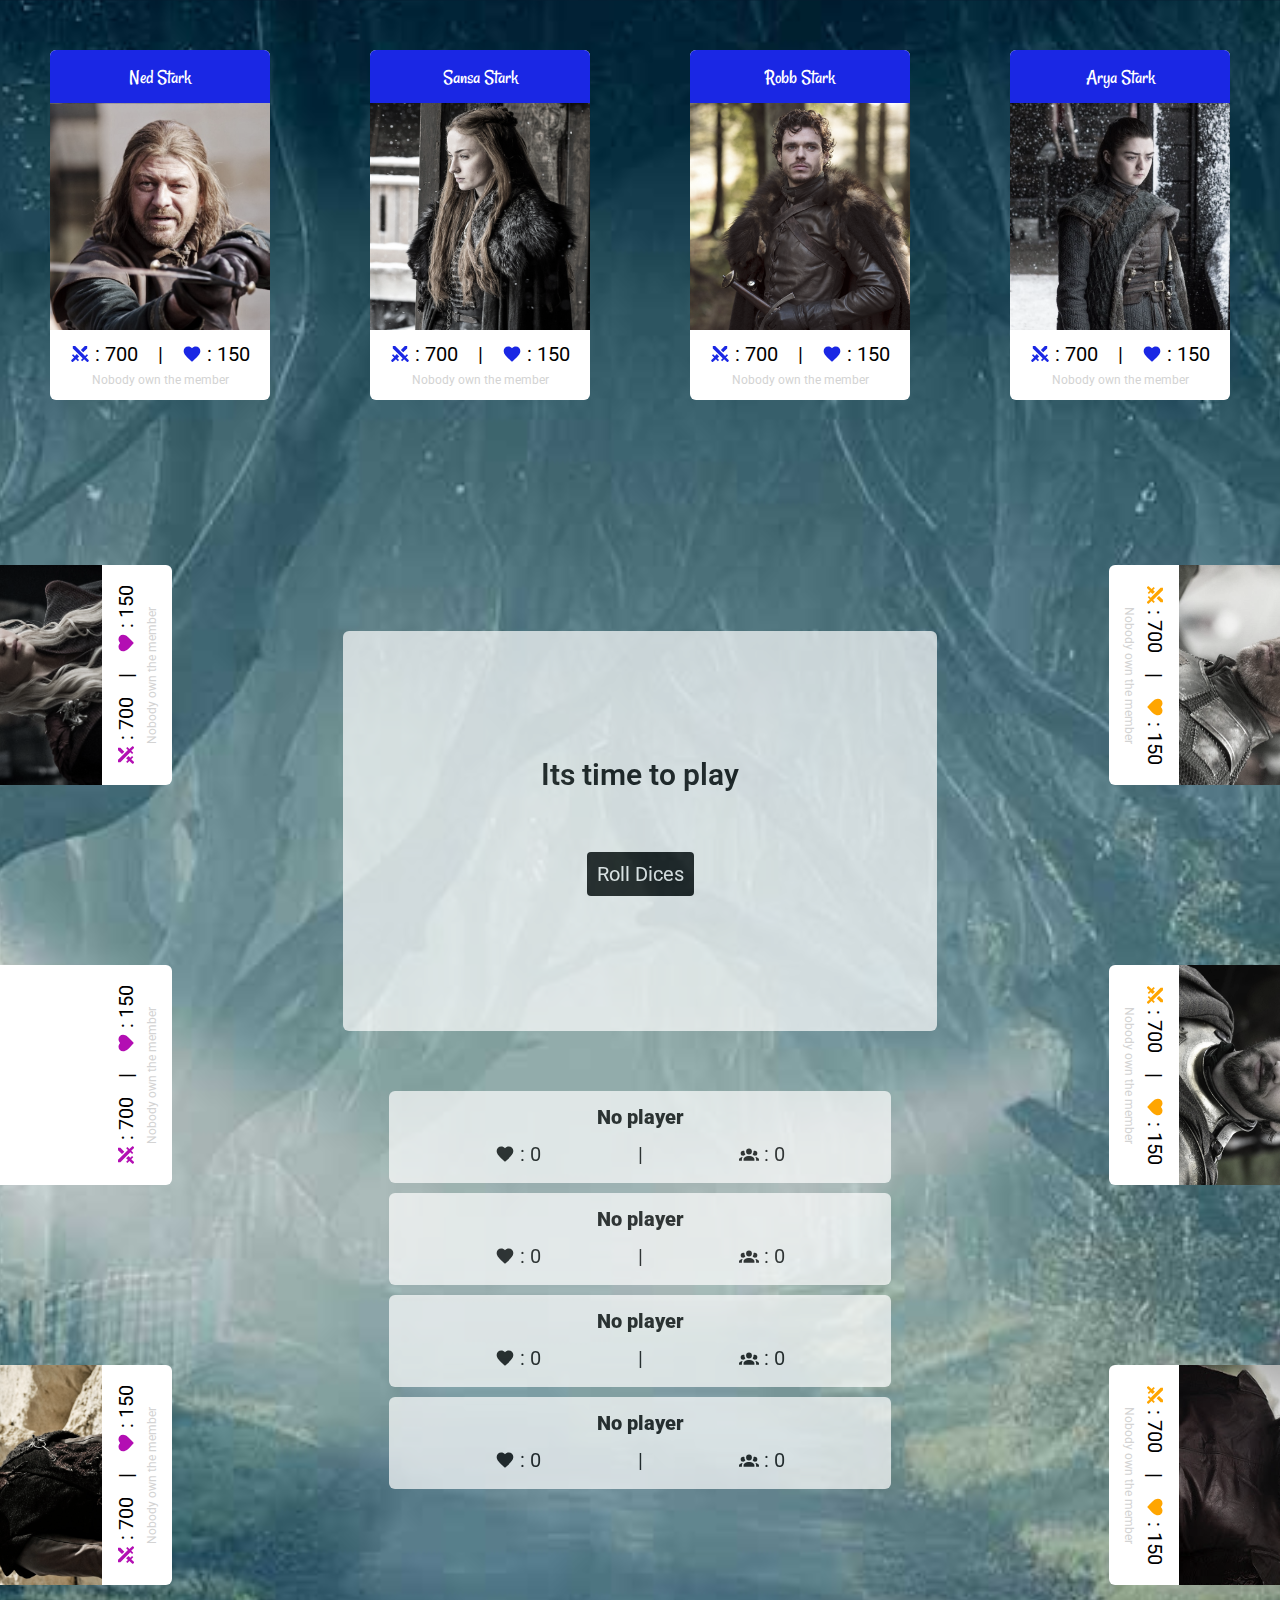
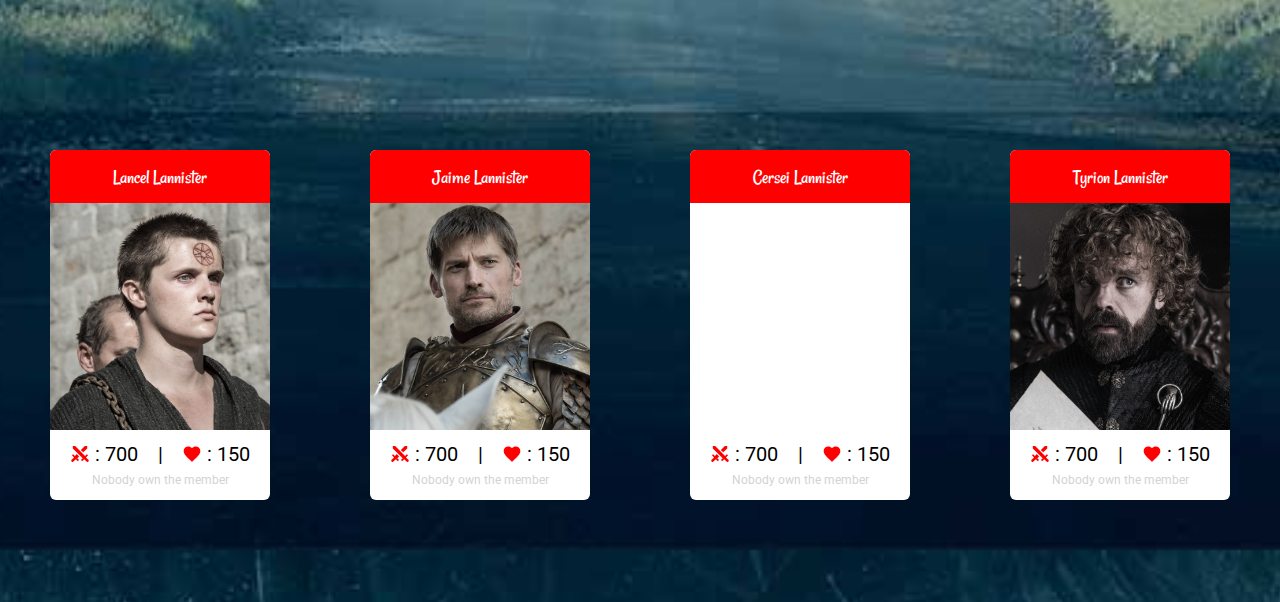
==== board/board.html @ da1516ab "linked to github" ====
<!DOCTYPE html>
<html lang="en">
<head>
    <meta charset="UTF-8">
    <meta name="viewport" content="width=device-width, initial-scale=1.0">
    <title>Games of Thrones Legacy</title>
    <link rel="stylesheet" href="./board.css">
    <script type="module" src="./main.js"></script>

    <!-- FONTS -->
    <link href="https://fonts.googleapis.com/css?family=Roboto&display=swap" rel="stylesheet">
    <link href="https://fonts.googleapis.com/css?family=Rancho&display=swap" rel="stylesheet">

</head>

<body class="main-image">
    <section >

             <!-- SECTION HAUT -->

        <section class="up-section inline">

              <!-- KINGS LANDING EVENT -->

            <div id="card-0" class="event-member">
                
                <div id="kings-landing" class="cost eventCard">
                    <svg class="iconSize" xmlns="http://www.w3.org/2000/svg" xmlns:xlink="http://www.w3.org/1999/xlink" version="1.1" width="24" height="24" viewBox="0 0 24 24">
                        <path class ="iconWhite" d="M12,21.35L10.55,20.03C5.4,15.36 2,12.27 2,8.5C2,5.41 4.42,3 7.5,3C9.24,3 10.91,3.81 12,5.08C13.09,3.81 14.76,3 16.5,3C19.58,3 22,5.41 22,8.5C22,12.27 18.6,15.36 13.45,20.03L12,21.35Z"/>
                    </svg>
                    <p class="numGainEvent">: + <span class="value-card-life">150</span></p>
                </div>

                <div class='player-container'>
                    <div>
                        <div class="player0-color hide"></div>
                    </div>
                
                    <div>
                        <div class="player1-color hide"></div>
                    </div>
                
                    <div>
                        <div class="player2-color hide"></div>
                    </div>
                
                    <div>
                        <div class="player3-color hide"></div>
                    </div>
    

                </div>

                
            </div>


            <div class="allMembers">

                <!-- NED STARK -->

                <div id="card-1" class="card-member">
                    <div class="family-color iconBlue">Ned Stark</div>
                    <div id="nedStark"></div>
                    <div>
                        <div class="attributeCard">
                            <div class="damage">
                                <svg class="iconSize" xmlns="http://www.w3.org/2000/svg" xmlns:xlink="http://www.w3.org/1999/xlink" version="1.1"  viewBox="0 0 24 24">
                                    <path class ="iconBlue" d="M6.2,2.44L18.1,14.34L20.22,12.22L21.63,13.63L19.16,16.1L22.34,19.28C22.73,19.67 22.73,20.3 22.34,20.69L21.63,21.4C21.24,21.79 20.61,21.79 20.22,21.4L17,18.23L14.56,20.7L13.15,19.29L15.27,17.17L3.37,5.27V2.44H6.2M15.89,10L20.63,5.26V2.44H17.8L13.06,7.18L15.89,10M10.94,15L8.11,12.13L5.9,14.34L3.78,12.22L2.37,13.63L4.84,16.1L1.66,19.29C1.27,19.68 1.27,20.31 1.66,20.7L2.37,21.41C2.76,21.8 3.39,21.8 3.78,21.41L7,18.23L9.44,20.7L10.85,19.29L8.73,17.17L10.94,15Z"/>
                                </svg>
                                <p class="numDamage">: <span class="value-card-damage">700</span></p>
                            </div>
                            <p>|</p>
                            <div class="cost">
                                <svg class="iconSize" xmlns="http://www.w3.org/2000/svg" xmlns:xlink="http://www.w3.org/1999/xlink" version="1.1" width="24" height="24" viewBox="0 0 24 24">
                                    <path class ="iconBlue" d="M12,21.35L10.55,20.03C5.4,15.36 2,12.27 2,8.5C2,5.41 4.42,3 7.5,3C9.24,3 10.91,3.81 12,5.08C13.09,3.81 14.76,3 16.5,3C19.58,3 22,5.41 22,8.5C22,12.27 18.6,15.36 13.45,20.03L12,21.35Z"/>
                                </svg>
                                <p class="numCost">: <span class="value-card-life">150</span> </p>
                            </div>
                        </div >
                            <p class="subTitle"> <span class="sub-player-name">Nobody</span> own the member</p>
                    </div>
                    <div class='player-container'>
                        <div>
                            <div class="player0-color hide"></div>
                        </div>
                    
                        <div>
                            <div class="player1-color hide"></div>
                        </div>
                    
                        <div>
                            <div class="player2-color hide"></div>
                        </div>
                    
                        <div>
                            <div class="player3-color hide"></div>
                        </div>
                    </div>
                </div>
            </div>

            <!-- SANSA STARK -->

            <div id="card-2" class="card-member">
                <div class="family-color iconBlue">Sansa Stark</div>
                <div id="sansa"></div>
                <div>
                    <div class="attributeCard">
                        <div class="damage">
                            <svg class="iconSize" xmlns="http://www.w3.org/2000/svg" xmlns:xlink="http://www.w3.org/1999/xlink" version="1.1"  viewBox="0 0 24 24">
                                <path class ="iconBlue" d="M6.2,2.44L18.1,14.34L20.22,12.22L21.63,13.63L19.16,16.1L22.34,19.28C22.73,19.67 22.73,20.3 22.34,20.69L21.63,21.4C21.24,21.79 20.61,21.79 20.22,21.4L17,18.23L14.56,20.7L13.15,19.29L15.27,17.17L3.37,5.27V2.44H6.2M15.89,10L20.63,5.26V2.44H17.8L13.06,7.18L15.89,10M10.94,15L8.11,12.13L5.9,14.34L3.78,12.22L2.37,13.63L4.84,16.1L1.66,19.29C1.27,19.68 1.27,20.31 1.66,20.7L2.37,21.41C2.76,21.8 3.39,21.8 3.78,21.41L7,18.23L9.44,20.7L10.85,19.29L8.73,17.17L10.94,15Z"/>
                            </svg>
                            <p class="numDamage">: <span class="value-card-damage">700</span></p>
                        </div>
                        <p>|</p>
                        <div class="cost">
                            <svg class="iconSize" xmlns="http://www.w3.org/2000/svg" xmlns:xlink="http://www.w3.org/1999/xlink" version="1.1" width="24" height="24" viewBox="0 0 24 24">
                                <path class ="iconBlue" d="M12,21.35L10.55,20.03C5.4,15.36 2,12.27 2,8.5C2,5.41 4.42,3 7.5,3C9.24,3 10.91,3.81 12,5.08C13.09,3.81 14.76,3 16.5,3C19.58,3 22,5.41 22,8.5C22,12.27 18.6,15.36 13.45,20.03L12,21.35Z"/>
                            </svg>
                            <p class="numCost">: <span class="value-card-life">150</span> </p>
                        </div>
                    </div >
                        <p class="subTitle"> <span class="sub-player-name">Nobody</span> own the member</p>
                </div>
                <div class='player-container'>
                    <div>
                        <div class="player0-color hide"></div>
                    </div>
                
                    <div>
                        <div class="player1-color hide"></div>
                    </div>
                
                    <div>
                        <div class="player2-color hide"></div>
                    </div>
                
                    <div>
                        <div class="player3-color hide"></div>
                    </div>
            </div>
        </div>

        <!-- Robb  STARK -->

        <div id="card-3" class="card-member">
            <div class="family-color iconBlue">Robb Stark</div>
            <div id="robb"></div>
            <div>
                <div class="attributeCard">
                    <div class="damage">
                        <svg class="iconSize" xmlns="http://www.w3.org/2000/svg" xmlns:xlink="http://www.w3.org/1999/xlink" version="1.1"  viewBox="0 0 24 24">
                            <path class ="iconBlue" d="M6.2,2.44L18.1,14.34L20.22,12.22L21.63,13.63L19.16,16.1L22.34,19.28C22.73,19.67 22.73,20.3 22.34,20.69L21.63,21.4C21.24,21.79 20.61,21.79 20.22,21.4L17,18.23L14.56,20.7L13.15,19.29L15.27,17.17L3.37,5.27V2.44H6.2M15.89,10L20.63,5.26V2.44H17.8L13.06,7.18L15.89,10M10.94,15L8.11,12.13L5.9,14.34L3.78,12.22L2.37,13.63L4.84,16.1L1.66,19.29C1.27,19.68 1.27,20.31 1.66,20.7L2.37,21.41C2.76,21.8 3.39,21.8 3.78,21.41L7,18.23L9.44,20.7L10.85,19.29L8.73,17.17L10.94,15Z"/>
                        </svg>
                        <p class="numDamage">: <span class="value-card-damage">700</span></p>
                    </div>
                    <p>|</p>
                    <div class="cost">
                        <svg class="iconSize" xmlns="http://www.w3.org/2000/svg" xmlns:xlink="http://www.w3.org/1999/xlink" version="1.1" width="24" height="24" viewBox="0 0 24 24">
                            <path class ="iconBlue" d="M12,21.35L10.55,20.03C5.4,15.36 2,12.27 2,8.5C2,5.41 4.42,3 7.5,3C9.24,3 10.91,3.81 12,5.08C13.09,3.81 14.76,3 16.5,3C19.58,3 22,5.41 22,8.5C22,12.27 18.6,15.36 13.45,20.03L12,21.35Z"/>
                        </svg>
                        <p class="numCost">: <span class="value-card-life">150</span> </p>
                    </div>
                </div >
                    <p class="subTitle"> <span class="sub-player-name">Nobody</span> own the member</p>
            </div>
            <div class='player-container'>
                <div>
                    <div class="player0-color hide"></div>
                </div>
            
                <div>
                    <div class="player1-color hide"></div>
                </div>
            
                <div>
                    <div class="player2-color hide"></div>
                </div>
            
                <div>
                    <div class="player3-color hide"></div>
                </div>
        </div>
    </div>

    <!-- Arya STARK -->

    <div id="card-4" class="card-member">
        <div class="family-color iconBlue">Arya Stark</div>
        <div id="arya"></div>
        <div>
            <div class="attributeCard">
                <div class="damage">
                    <svg class="iconSize" xmlns="http://www.w3.org/2000/svg" xmlns:xlink="http://www.w3.org/1999/xlink" version="1.1"  viewBox="0 0 24 24">
                        <path class ="iconBlue" d="M6.2,2.44L18.1,14.34L20.22,12.22L21.63,13.63L19.16,16.1L22.34,19.28C22.73,19.67 22.73,20.3 22.34,20.69L21.63,21.4C21.24,21.79 20.61,21.79 20.22,21.4L17,18.23L14.56,20.7L13.15,19.29L15.27,17.17L3.37,5.27V2.44H6.2M15.89,10L20.63,5.26V2.44H17.8L13.06,7.18L15.89,10M10.94,15L8.11,12.13L5.9,14.34L3.78,12.22L2.37,13.63L4.84,16.1L1.66,19.29C1.27,19.68 1.27,20.31 1.66,20.7L2.37,21.41C2.76,21.8 3.39,21.8 3.78,21.41L7,18.23L9.44,20.7L10.85,19.29L8.73,17.17L10.94,15Z"/>
                    </svg>
                    <p class="numDamage">: <span class="value-card-damage">700</span></p>
                </div>
                <p>|</p>
                <div class="cost">
                    <svg class="iconSize" xmlns="http://www.w3.org/2000/svg" xmlns:xlink="http://www.w3.org/1999/xlink" version="1.1" width="24" height="24" viewBox="0 0 24 24">
                        <path class ="iconBlue" d="M12,21.35L10.55,20.03C5.4,15.36 2,12.27 2,8.5C2,5.41 4.42,3 7.5,3C9.24,3 10.91,3.81 12,5.08C13.09,3.81 14.76,3 16.5,3C19.58,3 22,5.41 22,8.5C22,12.27 18.6,15.36 13.45,20.03L12,21.35Z"/>
                    </svg>
                    <p class="numCost">: <span class="value-card-life">150 </span></p>
                </div>
            </div >
                <p class="subTitle"> <span class="sub-player-name">Nobody</span> own the member</p>
        </div>
        <div class='player-container'>
            <div>
                <div class="player0-color hide"></div>
            </div>
        
            <div>
                <div class="player1-color hide"></div>
            </div>
        
            <div>
                <div class="player2-color hide"></div>
            </div>
        
            <div>
                <div class="player3-color hide"></div>
            </div>
    </div>
</div>

            <!-- NERRA BATTLE EVENT -->

            <div id="card-5" class="event-member">
                <div id="nerra-battle" class="cost eventCard">
                    <div class="damage">
                        <svg class="iconSize" xmlns="http://www.w3.org/2000/svg" xmlns:xlink="http://www.w3.org/1999/xlink" version="1.1"  viewBox="0 0 24 24">
                            <path class ="iconWhite" d="M6.2,2.44L18.1,14.34L20.22,12.22L21.63,13.63L19.16,16.1L22.34,19.28C22.73,19.67 22.73,20.3 22.34,20.69L21.63,21.4C21.24,21.79 20.61,21.79 20.22,21.4L17,18.23L14.56,20.7L13.15,19.29L15.27,17.17L3.37,5.27V2.44H6.2M15.89,10L20.63,5.26V2.44H17.8L13.06,7.18L15.89,10M10.94,15L8.11,12.13L5.9,14.34L3.78,12.22L2.37,13.63L4.84,16.1L1.66,19.29C1.27,19.68 1.27,20.31 1.66,20.7L2.37,21.41C2.76,21.8 3.39,21.8 3.78,21.41L7,18.23L9.44,20.7L10.85,19.29L8.73,17.17L10.94,15Z"/>
                        </svg>
                        <p class="numGainEvent">: - <span class="value-card-damage">500</span></p>
                    </div>
                    
                </div>
                <div class='player-container'>
                    <div>
                        <div class="player0-color hide"></div>
                    </div>
                
                    <div>
                        <div class="player1-color hide"></div>
                    </div>
                
                    <div>
                        <div class="player2-color hide"></div>
                    </div>
                
                    <div>
                        <div class="player3-color hide"></div>
                    </div>
            </div>

        </section>

        <!-- SECTION MIDDLE -->

        <!-- MIDDLE LEFT-->

        <section class="middle">

<section class="middle-left">

     <!-- Daenerys Targaryen -->

     <div id="card-17" class="card-member rotate">
        <div class="family-color iconViolet">Daenerys Targaryen</div>
        <div id="daenerys"></div>
        <div>
            <div class="attributeCard">
                <div class="damage">
                    <svg class="iconSize" xmlns="http://www.w3.org/2000/svg" xmlns:xlink="http://www.w3.org/1999/xlink" version="1.1"  viewBox="0 0 24 24">
                        <path class ="iconViolet" d="M6.2,2.44L18.1,14.34L20.22,12.22L21.63,13.63L19.16,16.1L22.34,19.28C22.73,19.67 22.73,20.3 22.34,20.69L21.63,21.4C21.24,21.79 20.61,21.79 20.22,21.4L17,18.23L14.56,20.7L13.15,19.29L15.27,17.17L3.37,5.27V2.44H6.2M15.89,10L20.63,5.26V2.44H17.8L13.06,7.18L15.89,10M10.94,15L8.11,12.13L5.9,14.34L3.78,12.22L2.37,13.63L4.84,16.1L1.66,19.29C1.27,19.68 1.27,20.31 1.66,20.7L2.37,21.41C2.76,21.8 3.39,21.8 3.78,21.41L7,18.23L9.44,20.7L10.85,19.29L8.73,17.17L10.94,15Z"/>
                    </svg>
                    <p class="numDamage" >: <span class="value-card-damage">700</span></p>
                </div>
                <p>|</p>
                <div class="cost">
                    <svg class="iconSize" xmlns="http://www.w3.org/2000/svg" xmlns:xlink="http://www.w3.org/1999/xlink" version="1.1" width="24" height="24" viewBox="0 0 24 24">
                        <path class ="iconViolet" d="M12,21.35L10.55,20.03C5.4,15.36 2,12.27 2,8.5C2,5.41 4.42,3 7.5,3C9.24,3 10.91,3.81 12,5.08C13.09,3.81 14.76,3 16.5,3C19.58,3 22,5.41 22,8.5C22,12.27 18.6,15.36 13.45,20.03L12,21.35Z"/>
                    </svg>
                    <p class="numCost">: <span class="value-card-life">150 </span></p>
                </div>
            </div >
                <p class="subTitle"> <span class="sub-player-name">Nobody</span> own the member</p>
        </div>
        <div class='player-container'>
            <div>
                <div class="player0-color hide"></div>
            </div>
        
            <div>
                <div class="player1-color hide"></div>
            </div>
        
            <div>
                <div class="player2-color hide"></div>
            </div>
        
            <div>
                <div class="player3-color hide"></div>
            </div>
    </div>
</div>

<!-- Rhaegar Targaryen -->

<div id="card-16" class="card-member rotate">
    <div class="family-color iconViolet">Rhaegar Targaryen</div>
    <div id="rhaegar"></div>
    <div>
        <div class="attributeCard">
            <div class="damage">
                <svg class="iconSize" xmlns="http://www.w3.org/2000/svg" xmlns:xlink="http://www.w3.org/1999/xlink" version="1.1"  viewBox="0 0 24 24">
                    <path class ="iconViolet" d="M6.2,2.44L18.1,14.34L20.22,12.22L21.63,13.63L19.16,16.1L22.34,19.28C22.73,19.67 22.73,20.3 22.34,20.69L21.63,21.4C21.24,21.79 20.61,21.79 20.22,21.4L17,18.23L14.56,20.7L13.15,19.29L15.27,17.17L3.37,5.27V2.44H6.2M15.89,10L20.63,5.26V2.44H17.8L13.06,7.18L15.89,10M10.94,15L8.11,12.13L5.9,14.34L3.78,12.22L2.37,13.63L4.84,16.1L1.66,19.29C1.27,19.68 1.27,20.31 1.66,20.7L2.37,21.41C2.76,21.8 3.39,21.8 3.78,21.41L7,18.23L9.44,20.7L10.85,19.29L8.73,17.17L10.94,15Z"/>
                </svg>
                <p class="numDamage">: <span class="value-card-damage">700</span></p>
            </div>
            <p>|</p>
            <div class="cost">
                <svg class="iconSize" xmlns="http://www.w3.org/2000/svg" xmlns:xlink="http://www.w3.org/1999/xlink" version="1.1" width="24" height="24" viewBox="0 0 24 24">
                    <path class ="iconViolet" d="M12,21.35L10.55,20.03C5.4,15.36 2,12.27 2,8.5C2,5.41 4.42,3 7.5,3C9.24,3 10.91,3.81 12,5.08C13.09,3.81 14.76,3 16.5,3C19.58,3 22,5.41 22,8.5C22,12.27 18.6,15.36 13.45,20.03L12,21.35Z"/>
                </svg>
                <p class="numCost">: <span class="value-card-life">150 </span></p>
            </div>
        </div >
            <p class="subTitle"> <span class="sub-player-name">Nobody</span> own the member</p>
    </div>
    <div class='player-container'>
        <div>
            <div class="player0-color hide"></div>
        </div>
    
        <div>
            <div class="player1-color hide"></div>
        </div>
    
        <div>
            <div class="player2-color hide"></div>
        </div>
    
        <div>
            <div class="player3-color hide"></div>
        </div>
</div>
</div>

<!-- Viserys Targaryen -->

<div id="card-15" class="card-member rotate">
    <div class="family-color iconViolet">Viserys Targaryen</div>
    <div id="viserys"></div>
    <div>
        <div class="attributeCard">
            <div class="damage">
                <svg class="iconSize" xmlns="http://www.w3.org/2000/svg" xmlns:xlink="http://www.w3.org/1999/xlink" version="1.1"  viewBox="0 0 24 24">
                    <path class ="iconViolet" d="M6.2,2.44L18.1,14.34L20.22,12.22L21.63,13.63L19.16,16.1L22.34,19.28C22.73,19.67 22.73,20.3 22.34,20.69L21.63,21.4C21.24,21.79 20.61,21.79 20.22,21.4L17,18.23L14.56,20.7L13.15,19.29L15.27,17.17L3.37,5.27V2.44H6.2M15.89,10L20.63,5.26V2.44H17.8L13.06,7.18L15.89,10M10.94,15L8.11,12.13L5.9,14.34L3.78,12.22L2.37,13.63L4.84,16.1L1.66,19.29C1.27,19.68 1.27,20.31 1.66,20.7L2.37,21.41C2.76,21.8 3.39,21.8 3.78,21.41L7,18.23L9.44,20.7L10.85,19.29L8.73,17.17L10.94,15Z"/>
                </svg>
                <p class="numDamage">: <span class="value-card-damage">700</span></p>
            </div>
            <p>|</p>
            <div class="cost">
                <svg class="iconSize" xmlns="http://www.w3.org/2000/svg" xmlns:xlink="http://www.w3.org/1999/xlink" version="1.1" width="24" height="24" viewBox="0 0 24 24">
                    <path class ="iconViolet" d="M12,21.35L10.55,20.03C5.4,15.36 2,12.27 2,8.5C2,5.41 4.42,3 7.5,3C9.24,3 10.91,3.81 12,5.08C13.09,3.81 14.76,3 16.5,3C19.58,3 22,5.41 22,8.5C22,12.27 18.6,15.36 13.45,20.03L12,21.35Z"/>
                </svg>
                <p class="numCost">: <span class="value-card-life">150</span> </p>
            </div>
        </div >
            <p class="subTitle"> <span class="sub-player-name">Nobody</span> own the member</p>
    </div>
    <div class='player-container'>
        <div>
            <div class="player0-color hide"></div>
        </div>
    
        <div>
            <div class="player1-color hide"></div>
        </div>
    
        <div>
            <div class="player2-color hide"></div>
        </div>
    
        <div>
            <div class="player3-color hide"></div>
        </div>
</div>
</div>

</section>

 <!-- MIDDLE CENTER 

  MIDDLE center right Version BUY




-->
<section class="middle-center">

    <div class="middle-center-right">

        <div id="iron-throne">
            The new King is <div id="winner-player-name"></div>
        </div>

        <div id="game-in-progress">
        <div class="player-init">
            <p id='player-play'></p>
            <p id='message-play'></p>
        </div>
    
        <div id="button-action-buy" class="button-action">
            <button id="buy-btn" class="buy-btn">Buy member</button>
            <button id="cancel-btn">Cancel</button>
        </div>

        <div id="button-action-play" class="button-action">
            <button id="dice-btn" class="dice-btn">Roll Dices</button>
        </div>
        </div>
    </div>

    
    

    <div class='middle-both'>
        <div class= "middle-center-left">

            <div id="player0-container" class="container-player">
                <p><span class ="play0 colorPick0"><strong>No player</strong></span> </p>
                <div class="GameOver attributeCard">
                    <div class="cost">
                        <svg class="iconSize" xmlns="http://www.w3.org/2000/svg" xmlns:xlink="http://www.w3.org/1999/xlink" version="1.1" width="24" height="24" viewBox="0 0 24 24">
                            <path class ="colorPick0" d="M12,21.35L10.55,20.03C5.4,15.36 2,12.27 2,8.5C2,5.41 4.42,3 7.5,3C9.24,3 10.91,3.81 12,5.08C13.09,3.81 14.76,3 16.5,3C19.58,3 22,5.41 22,8.5C22,12.27 18.6,15.36 13.45,20.03L12,21.35Z"/>
                        </svg>
                        <p>: <span class="life-player">0</span> </p>
                    </div>
                    <p>|</p>
                    <div class="number">
                        <svg class="iconSize" xmlns="http://www.w3.org/2000/svg" xmlns:xlink="http://www.w3.org/1999/xlink" version="1.1" width="24" height="24" viewBox="0 0 24 24">
                            <path class ="colorPick0" d="M12,5.5A3.5,3.5 0 0,1 15.5,9A3.5,3.5 0 0,1 12,12.5A3.5,3.5 0 0,1 8.5,9A3.5,3.5 0 0,1 12,5.5M5,8C5.56,8 6.08,8.15 6.53,8.42C6.38,9.85 6.8,11.27 7.66,12.38C7.16,13.34 6.16,14 5,14A3,3 0 0,1 2,11A3,3 0 0,1 5,8M19,8A3,3 0 0,1 22,11A3,3 0 0,1 19,14C17.84,14 16.84,13.34 16.34,12.38C17.2,11.27 17.62,9.85 17.47,8.42C17.92,8.15 18.44,8 19,8M5.5,18.25C5.5,16.18 8.41,14.5 12,14.5C15.59,14.5 18.5,16.18 18.5,18.25V20H5.5V18.25M0,20V18.5C0,17.11 1.89,15.94 4.45,15.6C3.86,16.28 3.5,17.22 3.5,18.25V20H0M24,20H20.5V18.25C20.5,17.22 20.14,16.28 19.55,15.6C22.11,15.94 24,17.11 24,18.5V20Z"/>
                        </svg>
                        <p>: <span class="cardOwned-player">0</span></p>
                    </div>
                    
                </div >
            </div>

            <div id="player1-container" class="container-player">
                <p ><span class="play1 colorPick1"><strong>No player</strong></span> </p>
                <div class="GameOver attributeCard">
                    <div class="cost">
                        <svg class="iconSize" xmlns="http://www.w3.org/2000/svg" xmlns:xlink="http://www.w3.org/1999/xlink" version="1.1" width="24" height="24" viewBox="0 0 24 24">
                            <path class ="colorPick1" d="M12,21.35L10.55,20.03C5.4,15.36 2,12.27 2,8.5C2,5.41 4.42,3 7.5,3C9.24,3 10.91,3.81 12,5.08C13.09,3.81 14.76,3 16.5,3C19.58,3 22,5.41 22,8.5C22,12.27 18.6,15.36 13.45,20.03L12,21.35Z"/>
                        </svg>
                        <p>: <span class="life-player">0</span>  </p>
                    </div>
                    <p>|</p>
                    <div class="number">
                        <svg class="iconSize" xmlns="http://www.w3.org/2000/svg" xmlns:xlink="http://www.w3.org/1999/xlink" version="1.1" width="24" height="24" viewBox="0 0 24 24">
                            <path class ="colorPick1" d="M12,5.5A3.5,3.5 0 0,1 15.5,9A3.5,3.5 0 0,1 12,12.5A3.5,3.5 0 0,1 8.5,9A3.5,3.5 0 0,1 12,5.5M5,8C5.56,8 6.08,8.15 6.53,8.42C6.38,9.85 6.8,11.27 7.66,12.38C7.16,13.34 6.16,14 5,14A3,3 0 0,1 2,11A3,3 0 0,1 5,8M19,8A3,3 0 0,1 22,11A3,3 0 0,1 19,14C17.84,14 16.84,13.34 16.34,12.38C17.2,11.27 17.62,9.85 17.47,8.42C17.92,8.15 18.44,8 19,8M5.5,18.25C5.5,16.18 8.41,14.5 12,14.5C15.59,14.5 18.5,16.18 18.5,18.25V20H5.5V18.25M0,20V18.5C0,17.11 1.89,15.94 4.45,15.6C3.86,16.28 3.5,17.22 3.5,18.25V20H0M24,20H20.5V18.25C20.5,17.22 20.14,16.28 19.55,15.6C22.11,15.94 24,17.11 24,18.5V20Z"/>
                        </svg>
                        <p>: <span class="cardOwned-player">0</span></p>
                    </div>
                </div >
            </div>

            <div id="player2-container" class="container-player">
                <p><span class="play2 colorPick2"><strong>No player</strong></span> </p>
                <div class="GameOver attributeCard">
                    <div class="cost">
                        <svg class="iconSize" xmlns="http://www.w3.org/2000/svg" xmlns:xlink="http://www.w3.org/1999/xlink" version="1.1" width="24" height="24" viewBox="0 0 24 24">
                            <path class ="colorPick2" d="M12,21.35L10.55,20.03C5.4,15.36 2,12.27 2,8.5C2,5.41 4.42,3 7.5,3C9.24,3 10.91,3.81 12,5.08C13.09,3.81 14.76,3 16.5,3C19.58,3 22,5.41 22,8.5C22,12.27 18.6,15.36 13.45,20.03L12,21.35Z"/>
                        </svg>
                        <p>: <span class="life-player">0</span>  </p>
                    </div>
                    <p>|</p>
                    <div class="number">
                        <svg class="iconSize" xmlns="http://www.w3.org/2000/svg" xmlns:xlink="http://www.w3.org/1999/xlink" version="1.1" width="24" height="24" viewBox="0 0 24 24">
                            <path class ="colorPick2" d="M12,5.5A3.5,3.5 0 0,1 15.5,9A3.5,3.5 0 0,1 12,12.5A3.5,3.5 0 0,1 8.5,9A3.5,3.5 0 0,1 12,5.5M5,8C5.56,8 6.08,8.15 6.53,8.42C6.38,9.85 6.8,11.27 7.66,12.38C7.16,13.34 6.16,14 5,14A3,3 0 0,1 2,11A3,3 0 0,1 5,8M19,8A3,3 0 0,1 22,11A3,3 0 0,1 19,14C17.84,14 16.84,13.34 16.34,12.38C17.2,11.27 17.62,9.85 17.47,8.42C17.92,8.15 18.44,8 19,8M5.5,18.25C5.5,16.18 8.41,14.5 12,14.5C15.59,14.5 18.5,16.18 18.5,18.25V20H5.5V18.25M0,20V18.5C0,17.11 1.89,15.94 4.45,15.6C3.86,16.28 3.5,17.22 3.5,18.25V20H0M24,20H20.5V18.25C20.5,17.22 20.14,16.28 19.55,15.6C22.11,15.94 24,17.11 24,18.5V20Z"/>
                        </svg>
                        <p>: <span class="cardOwned-player">0</span></p>
                    </div>
                </div >
            </div>

            <div id="player3-container" class="container-player">
                <p><span class ="play3 colorPick3"><strong>No player</strong></span> </p>
                <div class="GameOver attributeCard">
                    <div class="cost">
                        <svg class="iconSize" xmlns="http://www.w3.org/2000/svg" xmlns:xlink="http://www.w3.org/1999/xlink" version="1.1" width="24" height="24" viewBox="0 0 24 24">
                            <path class ="colorPick3" d="M12,21.35L10.55,20.03C5.4,15.36 2,12.27 2,8.5C2,5.41 4.42,3 7.5,3C9.24,3 10.91,3.81 12,5.08C13.09,3.81 14.76,3 16.5,3C19.58,3 22,5.41 22,8.5C22,12.27 18.6,15.36 13.45,20.03L12,21.35Z"/>
                        </svg>
                        <p>: <span class="life-player">0</span>  </p>
                    </div>
                    <p>|</p>
                    <div class="number">
                        <svg class="iconSize" xmlns="http://www.w3.org/2000/svg" xmlns:xlink="http://www.w3.org/1999/xlink" version="1.1" width="24" height="24" viewBox="0 0 24 24">
                            <path class ="colorPick3" d="M12,5.5A3.5,3.5 0 0,1 15.5,9A3.5,3.5 0 0,1 12,12.5A3.5,3.5 0 0,1 8.5,9A3.5,3.5 0 0,1 12,5.5M5,8C5.56,8 6.08,8.15 6.53,8.42C6.38,9.85 6.8,11.27 7.66,12.38C7.16,13.34 6.16,14 5,14A3,3 0 0,1 2,11A3,3 0 0,1 5,8M19,8A3,3 0 0,1 22,11A3,3 0 0,1 19,14C17.84,14 16.84,13.34 16.34,12.38C17.2,11.27 17.62,9.85 17.47,8.42C17.92,8.15 18.44,8 19,8M5.5,18.25C5.5,16.18 8.41,14.5 12,14.5C15.59,14.5 18.5,16.18 18.5,18.25V20H5.5V18.25M0,20V18.5C0,17.11 1.89,15.94 4.45,15.6C3.86,16.28 3.5,17.22 3.5,18.25V20H0M24,20H20.5V18.25C20.5,17.22 20.14,16.28 19.55,15.6C22.11,15.94 24,17.11 24,18.5V20Z"/>
                        </svg>
                        <p>: <span class="cardOwned-player">0</span></p>
                    </div>
                </div >
            </div>
            
        </div>

        




</section>


 <!-- MIDDLE right -->
 <section class="middle-right">

    <!-- Stannis Baratheon -->

    <div id="card-6" class="card-member rotate2">
       <div class="family-color iconOrange">Stannis Baratheon</div>
       <div id="stannis"></div>
       <div>
           <div class="attributeCard">
               <div class="damage">
                   <svg class="iconSize" xmlns="http://www.w3.org/2000/svg" xmlns:xlink="http://www.w3.org/1999/xlink" version="1.1"  viewBox="0 0 24 24">
                       <path class ="iconOrange" d="M6.2,2.44L18.1,14.34L20.22,12.22L21.63,13.63L19.16,16.1L22.34,19.28C22.73,19.67 22.73,20.3 22.34,20.69L21.63,21.4C21.24,21.79 20.61,21.79 20.22,21.4L17,18.23L14.56,20.7L13.15,19.29L15.27,17.17L3.37,5.27V2.44H6.2M15.89,10L20.63,5.26V2.44H17.8L13.06,7.18L15.89,10M10.94,15L8.11,12.13L5.9,14.34L3.78,12.22L2.37,13.63L4.84,16.1L1.66,19.29C1.27,19.68 1.27,20.31 1.66,20.7L2.37,21.41C2.76,21.8 3.39,21.8 3.78,21.41L7,18.23L9.44,20.7L10.85,19.29L8.73,17.17L10.94,15Z"/>
                   </svg>
                   <p class="numDamage">: <span class="value-card-damage">700</span></p>
               </div>
               <p>|</p>
               <div class="cost">
                   <svg class="iconSize" xmlns="http://www.w3.org/2000/svg" xmlns:xlink="http://www.w3.org/1999/xlink" version="1.1" width="24" height="24" viewBox="0 0 24 24">
                       <path class ="iconOrange" d="M12,21.35L10.55,20.03C5.4,15.36 2,12.27 2,8.5C2,5.41 4.42,3 7.5,3C9.24,3 10.91,3.81 12,5.08C13.09,3.81 14.76,3 16.5,3C19.58,3 22,5.41 22,8.5C22,12.27 18.6,15.36 13.45,20.03L12,21.35Z"/>
                   </svg>
                   <p class="numCost">: <span class="value-card-life">150 </span></p>
               </div>
           </div >
               <p class="subTitle"> <span class="sub-player-name">Nobody</span> own the member</p>
       </div>
       <div class='player-container'>
        <div>
            <div class="player0-color hide"></div>
        </div>
    
        <div>
            <div class="player1-color hide"></div>
        </div>
    
        <div>
            <div class="player2-color hide"></div>
        </div>
    
        <div>
            <div class="player3-color hide"></div>
        </div>
   </div>
</div>

<!-- Renly Baratheon -->

<div id="card-7" class="card-member rotate2">
   <div class="family-color iconOrange">Renly Baratheon</div>
   <div id="renly"></div>
   <div>
       <div class="attributeCard">
           <div class="damage">
               <svg class="iconSize" xmlns="http://www.w3.org/2000/svg" xmlns:xlink="http://www.w3.org/1999/xlink" version="1.1"  viewBox="0 0 24 24">
                   <path class ="iconOrange" d="M6.2,2.44L18.1,14.34L20.22,12.22L21.63,13.63L19.16,16.1L22.34,19.28C22.73,19.67 22.73,20.3 22.34,20.69L21.63,21.4C21.24,21.79 20.61,21.79 20.22,21.4L17,18.23L14.56,20.7L13.15,19.29L15.27,17.17L3.37,5.27V2.44H6.2M15.89,10L20.63,5.26V2.44H17.8L13.06,7.18L15.89,10M10.94,15L8.11,12.13L5.9,14.34L3.78,12.22L2.37,13.63L4.84,16.1L1.66,19.29C1.27,19.68 1.27,20.31 1.66,20.7L2.37,21.41C2.76,21.8 3.39,21.8 3.78,21.41L7,18.23L9.44,20.7L10.85,19.29L8.73,17.17L10.94,15Z"/>
               </svg>
               <p class="numDamage">: <span class="value-card-damage">700</span></p>
           </div>
           <p>|</p>
           <div class="cost">
               <svg class="iconSize" xmlns="http://www.w3.org/2000/svg" xmlns:xlink="http://www.w3.org/1999/xlink" version="1.1" width="24" height="24" viewBox="0 0 24 24">
                   <path class ="iconOrange" d="M12,21.35L10.55,20.03C5.4,15.36 2,12.27 2,8.5C2,5.41 4.42,3 7.5,3C9.24,3 10.91,3.81 12,5.08C13.09,3.81 14.76,3 16.5,3C19.58,3 22,5.41 22,8.5C22,12.27 18.6,15.36 13.45,20.03L12,21.35Z"/>
               </svg>
               <p class="numCost">: <span class="value-card-life">150 </span></p>
           </div>
       </div >
           <p class="subTitle"> <span class="sub-player-name">Nobody</span> own the member</p>
   </div>
   <div class='player-container'>
    <div>
        <div class="player0-color hide"></div>
    </div>

    <div>
        <div class="player1-color hide"></div>
    </div>

    <div>
        <div class="player2-color hide"></div>
    </div>

    <div>
        <div class="player3-color hide"></div>
    </div>
</div>
</div>

<!-- Robert Baratheon -->

<div id="card-8" class="card-member rotate2">
   <div class="family-color iconOrange">Robert Baratheon</div>
   <div id="robert"></div>
   <div>
       <div class="attributeCard">
           <div class="damage">
               <svg class="iconSize" xmlns="http://www.w3.org/2000/svg" xmlns:xlink="http://www.w3.org/1999/xlink" version="1.1"  viewBox="0 0 24 24">
                   <path class ="iconOrange" d="M6.2,2.44L18.1,14.34L20.22,12.22L21.63,13.63L19.16,16.1L22.34,19.28C22.73,19.67 22.73,20.3 22.34,20.69L21.63,21.4C21.24,21.79 20.61,21.79 20.22,21.4L17,18.23L14.56,20.7L13.15,19.29L15.27,17.17L3.37,5.27V2.44H6.2M15.89,10L20.63,5.26V2.44H17.8L13.06,7.18L15.89,10M10.94,15L8.11,12.13L5.9,14.34L3.78,12.22L2.37,13.63L4.84,16.1L1.66,19.29C1.27,19.68 1.27,20.31 1.66,20.7L2.37,21.41C2.76,21.8 3.39,21.8 3.78,21.41L7,18.23L9.44,20.7L10.85,19.29L8.73,17.17L10.94,15Z"/>
               </svg>
               <p class="numDamage">: <span class="value-card-damage">700</span></p>
           </div>
           <p>|</p>
           <div class="cost">
               <svg class="iconSize" xmlns="http://www.w3.org/2000/svg" xmlns:xlink="http://www.w3.org/1999/xlink" version="1.1" width="24" height="24" viewBox="0 0 24 24">
                   <path class ="iconOrange" d="M12,21.35L10.55,20.03C5.4,15.36 2,12.27 2,8.5C2,5.41 4.42,3 7.5,3C9.24,3 10.91,3.81 12,5.08C13.09,3.81 14.76,3 16.5,3C19.58,3 22,5.41 22,8.5C22,12.27 18.6,15.36 13.45,20.03L12,21.35Z"/>
               </svg>
               <p class="numCost">: <span class="value-card-life">150 </span></p>
           </div>
       </div >
           <p class="subTitle"> <span class="sub-player-name">Nobody</span> own the member</p>
   </div>

   <div class='player-container'>
    <div>
        <div class="player0-color hide"></div>
    </div>

    <div>
        <div class="player1-color hide"></div>
    </div>

    <div>
        <div class="player2-color hide"></div>
    </div>

    <div>
        <div class="player3-color hide"></div>
    </div>

</div>
</div>
</div>

</section>

    </section>

    
         <!-- SECTION BAS -->

         <section class="up-section inline">

            <!-- Walker EVENT -->

            <div id="card-14" class="event-member">
                <div id="walker-battle" class="cost eventCard">
                    <div class="damage">
                        <svg class="iconSize" xmlns="http://www.w3.org/2000/svg" xmlns:xlink="http://www.w3.org/1999/xlink" version="1.1"  viewBox="0 0 24 24">
                            <path class ="iconWhite" d="M6.2,2.44L18.1,14.34L20.22,12.22L21.63,13.63L19.16,16.1L22.34,19.28C22.73,19.67 22.73,20.3 22.34,20.69L21.63,21.4C21.24,21.79 20.61,21.79 20.22,21.4L17,18.23L14.56,20.7L13.15,19.29L15.27,17.17L3.37,5.27V2.44H6.2M15.89,10L20.63,5.26V2.44H17.8L13.06,7.18L15.89,10M10.94,15L8.11,12.13L5.9,14.34L3.78,12.22L2.37,13.63L4.84,16.1L1.66,19.29C1.27,19.68 1.27,20.31 1.66,20.7L2.37,21.41C2.76,21.8 3.39,21.8 3.78,21.41L7,18.23L9.44,20.7L10.85,19.29L8.73,17.17L10.94,15Z"/>
                        </svg>
                        <p class="numGainEvent">: - <span class="value-card-damage">700</span></p>
                    </div>
                    
                </div>
                <div class='player-container'>
                    <div>
                        <div class="player0-color hide"></div>
                    </div>
                
                    <div>
                        <div class="player1-color hide"></div>
                    </div>
                
                    <div>
                        <div class="player2-color hide"></div>
                    </div>
                
                    <div>
                        <div class="player3-color hide"></div>
                    </div>
            </div>
        </div>

              <!-- Lancel Lannister -->

              <div id="card-13" class="card-member">
                  <div class="family-color iconRed">Lancel Lannister</div>
                  <div id="lancel"></div>
                  <div>
                      <div class="attributeCard">
                          <div class="damage">
                              <svg class="iconSize" xmlns="http://www.w3.org/2000/svg" xmlns:xlink="http://www.w3.org/1999/xlink" version="1.1"  viewBox="0 0 24 24">
                                  <path class ="iconRed" d="M6.2,2.44L18.1,14.34L20.22,12.22L21.63,13.63L19.16,16.1L22.34,19.28C22.73,19.67 22.73,20.3 22.34,20.69L21.63,21.4C21.24,21.79 20.61,21.79 20.22,21.4L17,18.23L14.56,20.7L13.15,19.29L15.27,17.17L3.37,5.27V2.44H6.2M15.89,10L20.63,5.26V2.44H17.8L13.06,7.18L15.89,10M10.94,15L8.11,12.13L5.9,14.34L3.78,12.22L2.37,13.63L4.84,16.1L1.66,19.29C1.27,19.68 1.27,20.31 1.66,20.7L2.37,21.41C2.76,21.8 3.39,21.8 3.78,21.41L7,18.23L9.44,20.7L10.85,19.29L8.73,17.17L10.94,15Z"/>
                              </svg>
                              <p class="numDamage">: <span class="value-card-damage">700</span></p>
                          </div>
                          <p>|</p>
                          <div class="cost">
                              <svg class="iconSize" xmlns="http://www.w3.org/2000/svg" xmlns:xlink="http://www.w3.org/1999/xlink" version="1.1" width="24" height="24" viewBox="0 0 24 24">
                                  <path class ="iconRed" d="M12,21.35L10.55,20.03C5.4,15.36 2,12.27 2,8.5C2,5.41 4.42,3 7.5,3C9.24,3 10.91,3.81 12,5.08C13.09,3.81 14.76,3 16.5,3C19.58,3 22,5.41 22,8.5C22,12.27 18.6,15.36 13.45,20.03L12,21.35Z"/>
                              </svg>
                              <p class="numCost">: <span class="value-card-life">150 </span></p>
                          </div>
                      </div >
                          <p class="subTitle"> <span class="sub-player-name">Nobody</span> own the member</p>
                  </div>
                  <div class='player-container'>
                    <div>
                        <div class="player0-color hide"></div>
                    </div>
                
                    <div>
                        <div class="player1-color hide"></div>
                    </div>
                
                    <div>
                        <div class="player2-color hide"></div>
                    </div>
                
                    <div>
                        <div class="player3-color hide"></div>
                    </div>
              </div>
          </div>

          <!-- Jaime Lannister -->

          <div id="card-12" class="card-member">
              <div class="family-color iconRed">Jaime Lannister</div>
              <div id="jaime"></div>
              <div>
                  <div class="attributeCard">
                      <div class="damage">
                          <svg class="iconSize" xmlns="http://www.w3.org/2000/svg" xmlns:xlink="http://www.w3.org/1999/xlink" version="1.1"  viewBox="0 0 24 24">
                              <path class ="iconRed" d="M6.2,2.44L18.1,14.34L20.22,12.22L21.63,13.63L19.16,16.1L22.34,19.28C22.73,19.67 22.73,20.3 22.34,20.69L21.63,21.4C21.24,21.79 20.61,21.79 20.22,21.4L17,18.23L14.56,20.7L13.15,19.29L15.27,17.17L3.37,5.27V2.44H6.2M15.89,10L20.63,5.26V2.44H17.8L13.06,7.18L15.89,10M10.94,15L8.11,12.13L5.9,14.34L3.78,12.22L2.37,13.63L4.84,16.1L1.66,19.29C1.27,19.68 1.27,20.31 1.66,20.7L2.37,21.41C2.76,21.8 3.39,21.8 3.78,21.41L7,18.23L9.44,20.7L10.85,19.29L8.73,17.17L10.94,15Z"/>
                          </svg>
                          <p class="numDamage">: <span class="value-card-damage">700</span></p>
                      </div>
                      <p>|</p>
                      <div class="cost">
                          <svg class="iconSize" xmlns="http://www.w3.org/2000/svg" xmlns:xlink="http://www.w3.org/1999/xlink" version="1.1" width="24" height="24" viewBox="0 0 24 24">
                              <path class ="iconRed" d="M12,21.35L10.55,20.03C5.4,15.36 2,12.27 2,8.5C2,5.41 4.42,3 7.5,3C9.24,3 10.91,3.81 12,5.08C13.09,3.81 14.76,3 16.5,3C19.58,3 22,5.41 22,8.5C22,12.27 18.6,15.36 13.45,20.03L12,21.35Z"/>
                          </svg>
                          <p class="numCost">: <span class="value-card-life">150</span> </p>
                      </div>
                  </div >
                      <p class="subTitle"> <span class="sub-player-name">Nobody</span> own the member</p>
              </div>
              <div class='player-container'>
                <div>
                    <div class="player0-color hide"></div>
                </div>
            
                <div>
                    <div class="player1-color hide"></div>
                </div>
            
                <div>
                    <div class="player2-color hide"></div>
                </div>
            
                <div>
                    <div class="player3-color hide"></div>
                </div>
          </div>
      </div>

      <!-- Cersei Lannister  -->
      

      <div id="card-11" class="card-member">
          <div class="family-color iconRed">Cersei Lannister</div>
          <div id="cersei"></div>
          <div>
              <div class="attributeCard">
                  <div class="damage">
                      <svg class="iconSize" xmlns="http://www.w3.org/2000/svg" xmlns:xlink="http://www.w3.org/1999/xlink" version="1.1"  viewBox="0 0 24 24">
                          <path class ="iconRed" d="M6.2,2.44L18.1,14.34L20.22,12.22L21.63,13.63L19.16,16.1L22.34,19.28C22.73,19.67 22.73,20.3 22.34,20.69L21.63,21.4C21.24,21.79 20.61,21.79 20.22,21.4L17,18.23L14.56,20.7L13.15,19.29L15.27,17.17L3.37,5.27V2.44H6.2M15.89,10L20.63,5.26V2.44H17.8L13.06,7.18L15.89,10M10.94,15L8.11,12.13L5.9,14.34L3.78,12.22L2.37,13.63L4.84,16.1L1.66,19.29C1.27,19.68 1.27,20.31 1.66,20.7L2.37,21.41C2.76,21.8 3.39,21.8 3.78,21.41L7,18.23L9.44,20.7L10.85,19.29L8.73,17.17L10.94,15Z"/>
                      </svg>
                      <p class="numDamage">: <span class="value-card-damage">700</span></p>
                  </div>
                  <p>|</p>
                  <div class="cost">
                      <svg class="iconSize" xmlns="http://www.w3.org/2000/svg" xmlns:xlink="http://www.w3.org/1999/xlink" version="1.1" width="24" height="24" viewBox="0 0 24 24">
                          <path class ="iconRed" d="M12,21.35L10.55,20.03C5.4,15.36 2,12.27 2,8.5C2,5.41 4.42,3 7.5,3C9.24,3 10.91,3.81 12,5.08C13.09,3.81 14.76,3 16.5,3C19.58,3 22,5.41 22,8.5C22,12.27 18.6,15.36 13.45,20.03L12,21.35Z"/>
                      </svg>
                      <p class="numCost">: <span class="value-card-life">150 </span></p>
                  </div>
              </div >
                  <p class="subTitle"> <span class="sub-player-name">Nobody</span> own the member</p>
                  <div class='player-container'>
              </div>
          </div>
          <div class='player-container'>
            <div>
                <div class="player0-color hide"></div>
            </div>
        
            <div>
                <div class="player1-color hide"></div>
            </div>
        
            <div>
                <div class="player2-color hide"></div>
            </div>
        
            <div>
                <div class="player3-color hide"></div>
            </div>
    </div>
      </div>
  

  <!-- Tyrion Lannister -->

  <div id="card-10" class="card-member">
    <div class="family-color iconRed">Tyrion Lannister</div>
    <div id="tyrion"></div>
    <div>
        <div class="attributeCard">
            <div class="damage">
                <svg class="iconSize" xmlns="http://www.w3.org/2000/svg" xmlns:xlink="http://www.w3.org/1999/xlink" version="1.1"  viewBox="0 0 24 24">
                    <path class ="iconRed" d="M6.2,2.44L18.1,14.34L20.22,12.22L21.63,13.63L19.16,16.1L22.34,19.28C22.73,19.67 22.73,20.3 22.34,20.69L21.63,21.4C21.24,21.79 20.61,21.79 20.22,21.4L17,18.23L14.56,20.7L13.15,19.29L15.27,17.17L3.37,5.27V2.44H6.2M15.89,10L20.63,5.26V2.44H17.8L13.06,7.18L15.89,10M10.94,15L8.11,12.13L5.9,14.34L3.78,12.22L2.37,13.63L4.84,16.1L1.66,19.29C1.27,19.68 1.27,20.31 1.66,20.7L2.37,21.41C2.76,21.8 3.39,21.8 3.78,21.41L7,18.23L9.44,20.7L10.85,19.29L8.73,17.17L10.94,15Z"/>
                </svg>
                <p class="numDamage">: <span class="value-card-damage">700</span></p>
            </div>
            <p>|</p>
            <div class="cost">
                <svg class="iconSize" xmlns="http://www.w3.org/2000/svg" xmlns:xlink="http://www.w3.org/1999/xlink" version="1.1" width="24" height="24" viewBox="0 0 24 24">
                    <path class ="iconRed" d="M12,21.35L10.55,20.03C5.4,15.36 2,12.27 2,8.5C2,5.41 4.42,3 7.5,3C9.24,3 10.91,3.81 12,5.08C13.09,3.81 14.76,3 16.5,3C19.58,3 22,5.41 22,8.5C22,12.27 18.6,15.36 13.45,20.03L12,21.35Z"/>
                </svg>
                <p class="numCost">: <span class="value-card-life">150 </span></p>
            </div>
        </div >
            <p class="subTitle"> <span class="sub-player-name">Nobody</span> own the member</p>
    </div>
    <div class='player-container'>
        <div>
            <div class="player0-color hide"></div>
        </div>
    
        <div>
            <div class="player1-color hide"></div>
        </div>
    
        <div>
            <div class="player2-color hide"></div>
        </div>
    
        <div>
            <div class="player3-color hide"></div>
        </div>
</div>
</div>





          <!-- DRAGON BATTLE EVENT -->

          <div id="card-9" class="event-member">
            <div id="dragon-battle" class="cost eventCard">
                <svg class="iconSize" xmlns="http://www.w3.org/2000/svg" xmlns:xlink="http://www.w3.org/1999/xlink" version="1.1" width="24" height="24" viewBox="0 0 24 24">
                    <path class ="iconWhite" d="M12,21.35L10.55,20.03C5.4,15.36 2,12.27 2,8.5C2,5.41 4.42,3 7.5,3C9.24,3 10.91,3.81 12,5.08C13.09,3.81 14.76,3 16.5,3C19.58,3 22,5.41 22,8.5C22,12.27 18.6,15.36 13.45,20.03L12,21.35Z"/>
                </svg>
                <p class="numGainEvent">: + <span class="value-card-life">150</span></p>
            </div>
            <div class='player-container'>
                <div>
                    <div class="player0-color hide"></div>
                </div>
            
                <div>
                    <div class="player1-color hide"></div>
                </div>
            
                <div>
                    <div class="player2-color hide"></div>
                </div>
            
                <div>
                    <div class="player3-color hide"></div>
                </div>
        </div>

      </section>

      
</body>


</html>
---- board/board.css ----
* {
	margin: 0;
	padding: 0;
	font-family: 'Roboto', sans-serif;
	font-size: 20px;
}

.main-image {
	background-image: url("../images/bordImage.jpg");
	background-size: cover;
	width: 100%;
	/*height: 100vh;*/
	background-position: center;
	display: flex;
	flex-direction: column;
	justify-content: center;
	align-items: center;
	background-repeat: repeat;
}

/*Player*/

.play0,
.play1,
.play2,
.play3 {
	font-weight: 600;
	font-size: 25px;
}

.player-container {
	display: flex;
	justify-content: center;
}

.player0-color {
	width: 100px;
	height: 100px;
	background-color: blue;
	border-radius: 100px;
	box-shadow: -1px 1px 5px 1px rgba(0, 0, 0, 0.4);
}

.player1-color {
	width: 100px;
	height: 100px;
	background-color: green;
	border-radius: 100px;
	box-shadow: -1px 1px 5px 1px rgba(0, 0, 0, 0.4);
}

.player2-color {
	width: 100px;
	height: 100px;
	background-color: yellow;
	border-radius: 100px;
	box-shadow: -1px 1px 5px 1px rgba(0, 0, 0, 0.4);
}

.player3-color {
	width: 100px;
	height: 100px;
	background-color: red;
	border-radius: 100px;
	box-shadow: -1px 1px 5px 1px rgba(0, 0, 0, 0.4);
}

.hide {
	visibility: hidden;
}

/*CARD GENERAL*/
.event-member {
	width: 250px;
	height: 150px;
	margin: 50px;
}

.eventCard {
	text-align: center;
	line-height: 250px;
}

.card-member {
	background-color: white;
	width: 220px;
	height: 350px;
	margin: 50px;
	border-radius: 6px;
}
/*
.card-member2 {
	background-color: white;
	width: 220px;
	height: 350px;
	border-radius: 6px;
}
*/

.inline {
	display: flex;
	align-items: center;
}

/*MEMBERS CARDS*/

.family-color {
	height: 15%;
	text-align: center;
	line-height: 55px;
	font-family: 'Rancho', cursive;
	color: white;
	border-radius: 6px 6px 0 0;
}

.iconSize {
	width: 20px;
	height: 20px;
	margin-right: 5px;
}

.damage,
.cost,
.number {
	display: flex;
	align-items: center;
	justify-content: center;
}

.attributeCard {
	display: flex;
	justify-content: space-evenly;
	margin: 12px 0 7px 0;
}
.subTitle {
	text-align: center;
	color: lightgray;
	font-size: 12px;
}

.sub-player-name {
	font-size: 12px;
}

/*UNIQUE CARDS CHANGES*/

.iconWhite {
	fill: white;
	background-color: white;
}

.iconBlue {
	fill: rgb(26, 39, 228);
	background-color: rgb(26, 39, 228);
}

.iconRed {
	fill: red;
	background-color: red;
}

.iconOrange {
	fill: orange;
	background-color: orange;
}

.iconViolet {
	fill: rgb(179, 14, 179);
	background-color: rgb(179, 14, 179);
}

#nedStark {
	height: 65%;
	background-image: url("../images/characters/ned.jpg");
	background-size: cover;
	background-position: left;
	filter: grayscale(50%);
}

#sansa {
	height: 65%;
	background-image: url("../images/characters/sansa.jpeg");
	background-size: cover;
	background-position: center;
	filter: grayscale(50%);
}

#robb {
	height: 65%;
	background-image: url("../images/characters/robb.jpeg");
	background-size: cover;
	background-position: top;
	filter: grayscale(50%);
}

#arya {
	height: 65%;
	background-image: url("../images/characters/arya.jpg");
	background-size: cover;
	background-position: top;
	filter: grayscale(50%);
}

#daenerys {
	height: 65%;
	background-image: url("../images/characters/daenerys.jpg");
	background-size: cover;
	background-position: top;
	filter: grayscale(50%);
}

#rhaegar {
	height: 65%;
	background-image: url("../images/characters/rhaegar.png");
	background-size: cover;
	background-position: top;
	filter: grayscale(50%);
}

#viserys {
	height: 65%;
	background-image: url("../images/characters/Viserys.jpg");
	background-size: cover;
	background-position: top;
	filter: grayscale(50%);
}

#stannis {
	height: 65%;
	background-image: url("../images/characters/stannis.png");
	background-size: cover;
	background-position: top;
	filter: grayscale(50%);
}

#renly {
	height: 65%;
	background-image: url("../images/characters/Renly_Baratheon.png");
	background-size: cover;
	background-position: top;
	filter: grayscale(50%);
}

#robert {
	height: 65%;
	background-image: url("../images/characters/robert.jpg");
	background-size: cover;
	background-position: top;
	filter: grayscale(50%);
}

#lancel {
	height: 65%;
	background-image: url("../images/characters/lancel.png");
	background-size: cover;
	background-position: top;
	filter: grayscale(50%);
}

#jaime {
	height: 65%;
	background-image: url("../images/characters/jaime.jpeg");
	background-size: cover;
	background-position: top;
	filter: grayscale(50%);
}

#cersei {
	height: 65%;
	background-image: url("../images/characters/cersei.png");
	background-size: cover;
	background-position: top;
	filter: grayscale(50%);
}

#tyrion {
	height: 65%;
	background-image: url("../images/characters/tyrion.png");
	background-size: cover;
	background-position: center;
	filter: grayscale(50%);
}

#kings-landing {
	background-image: url("../images/kingLanding.jpg");
	background-size: cover;
	background-position: center;
	border-radius: 6px;
	filter: grayscale(50%);
}

#nerra-battle {
	background-image: url("../images/battleNera.png");
	background-size: cover;
	background-position: center;
	border-radius: 6px;
	filter: grayscale(50%);
}

#dragon-battle {
	background-image: url("../images/dragons.jpg");
	background-size: cover;
	background-position: center;
	border-radius: 6px;
	filter: grayscale(50%);
}

#walker-battle {
	background-image: url("../images/deadWalker.jpg");
	background-size: cover;
	background-position: center;
	border-radius: 6px;
	filter: grayscale(50%);
}
.rotate {
	transform: rotate(-90deg);
}

.rotate2 {
	transform: rotate(90deg);
}

.middle {
	display: flex;
	justify-content: space-evenly;
	align-items: center;
	width: 100%;
}

.middle-center {
	width: 30%;
}

.middle-both {
	display: flex;
	flex-direction: column;
	flex-wrap: nowrap;
	justify-content: center;
	align-items: center;
	align-content: center;
}

.middle-center-left {
	width: 90%;
	border-radius: 6px;
	margin-bottom: 20px;
}

.middle-center-right {
	width: 100%;
	height: 400px;
	background-color: white;
	border-radius: 6px;
	text-align: center;
	display: flex;
	flex-direction: column;
	flex-wrap: nowrap;
	justify-content: center;
	align-items: center;
	align-content: center;
	opacity: 0.7;
	margin-bottom: 50px;
}

#iron-throne {
	font-size: 200%;
}

#winner-player-name {
	display: block;
	font-size: 300%;
}

.container-player {
	background-color: white;
	width: 90%;
	margin: 10px auto;
	padding: 10px;
	text-align: center;
	border-radius: 6px;
	opacity: 0.7;
}

.button-action {
	display: flex;
	flex-direction: column;
	flex-wrap: nowrap;
	align-items: center;
	align-content: center;
}

.button-action button {
	margin: 10px;
}

.player-init {
	margin-bottom: 50px;
}

/* BUTTONS */

#buy-btn {
	background-color: black;
	color: white;
	border: none;
	padding: 10px;
	border-radius: 4px;
}

#dice-btn {
	background-color: black;
	color: white;
	border: none;
	padding: 10px;
	border-radius: 4px;
}

#cancel-btn {
	background-color: red;
	color: white;
	border: none;
	padding: 10px;
	border-radius: 4px;
}

#buy-btn:hover {
	background-color: #d3c5a7;
	color: black;
}

#dice-btn:hover {
	background-color: #d3c5a7;
	color: black;
}

#buy-btn:active {
	background-color: #d3c5a7;
	transform: translateY(1px);
}

#dice-btn:active {
	background-color: #d3c5a7;
	transform: translateY(1px);
}

#cancel-btn:hover {
	background-color: #d3c5a7;
	color: black;
}

#cancel-btn:active {
	background-color: #d3c5a7;
	transform: translateY(1px);
}

#player-play {
	font-size: 30px;
	color: red;
	font-weight: 600;
}

#message-play {
	font-size: 30px;
	color: black;
	font-weight: 600;
}

.numGainEvent {
	color: white;
	font-size: 26px;
}

.numDamageEvent {
	color: white;
	font-size: 26px;
}
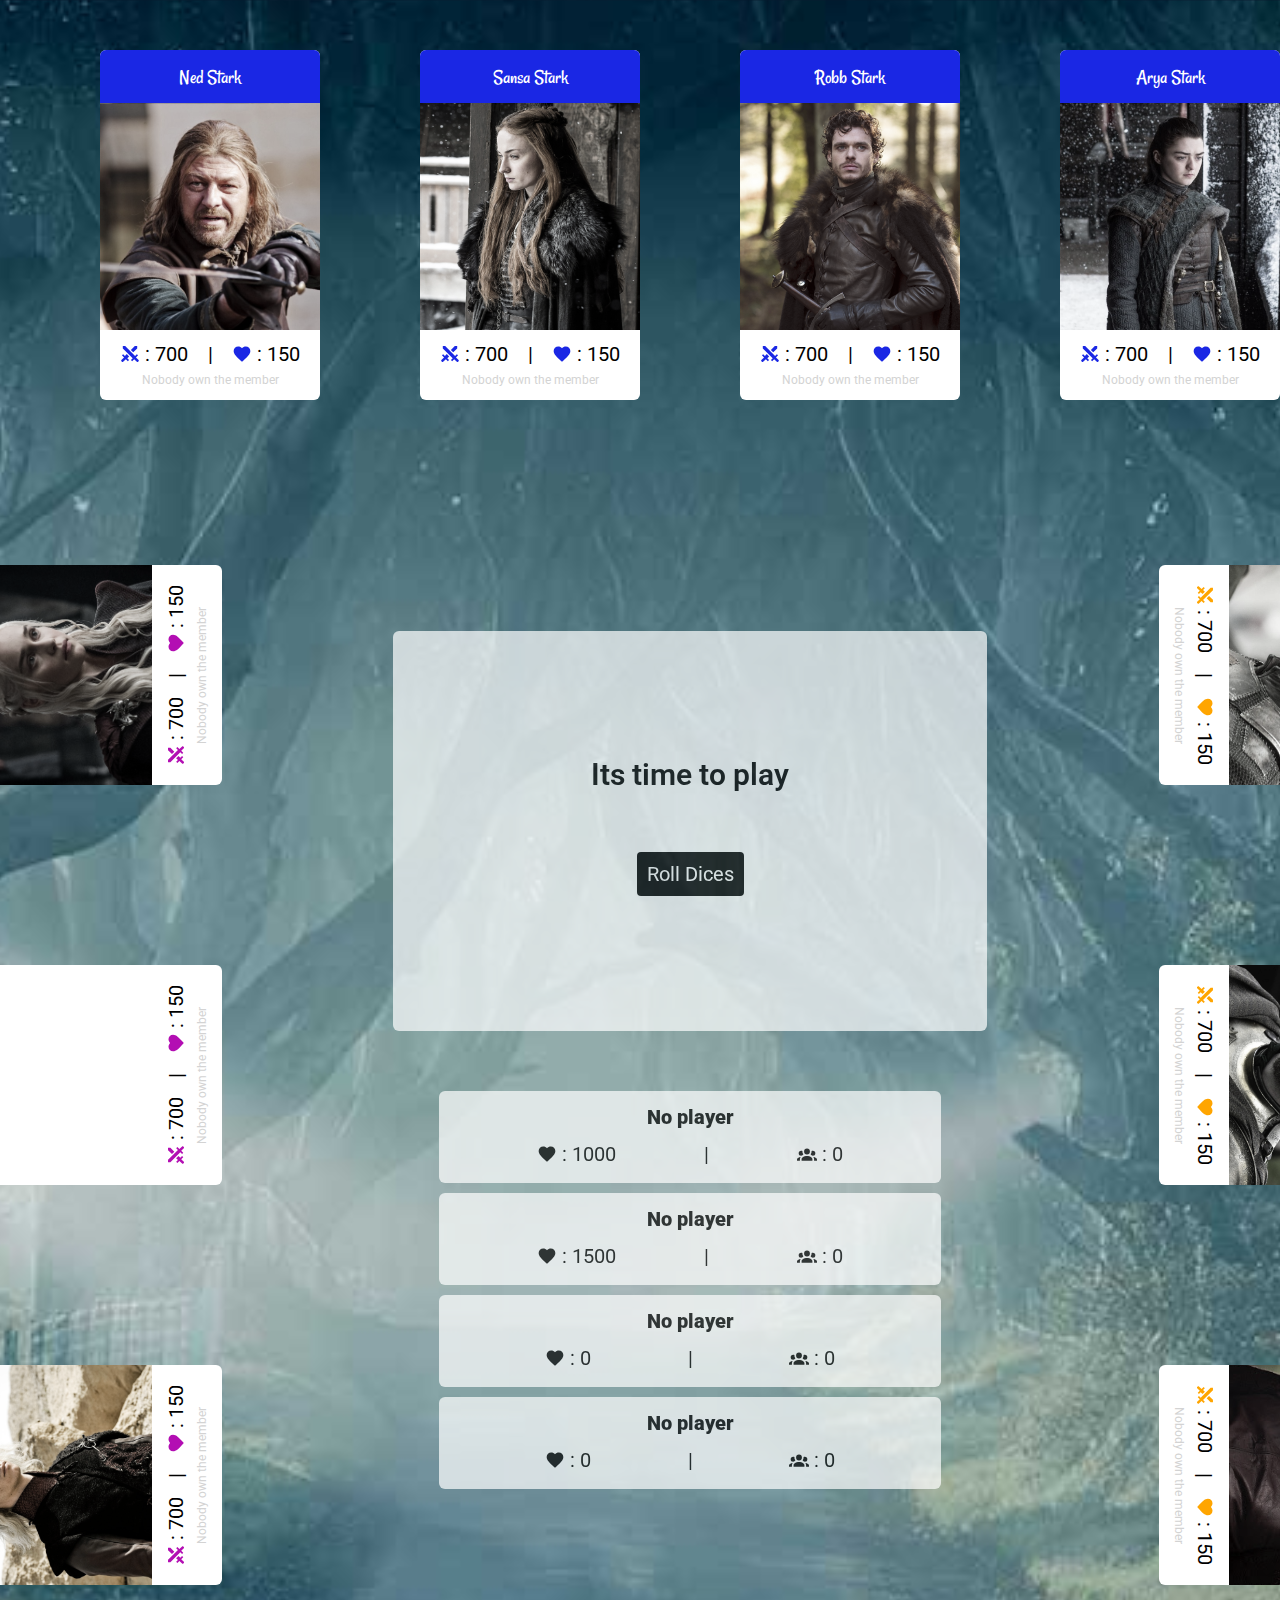
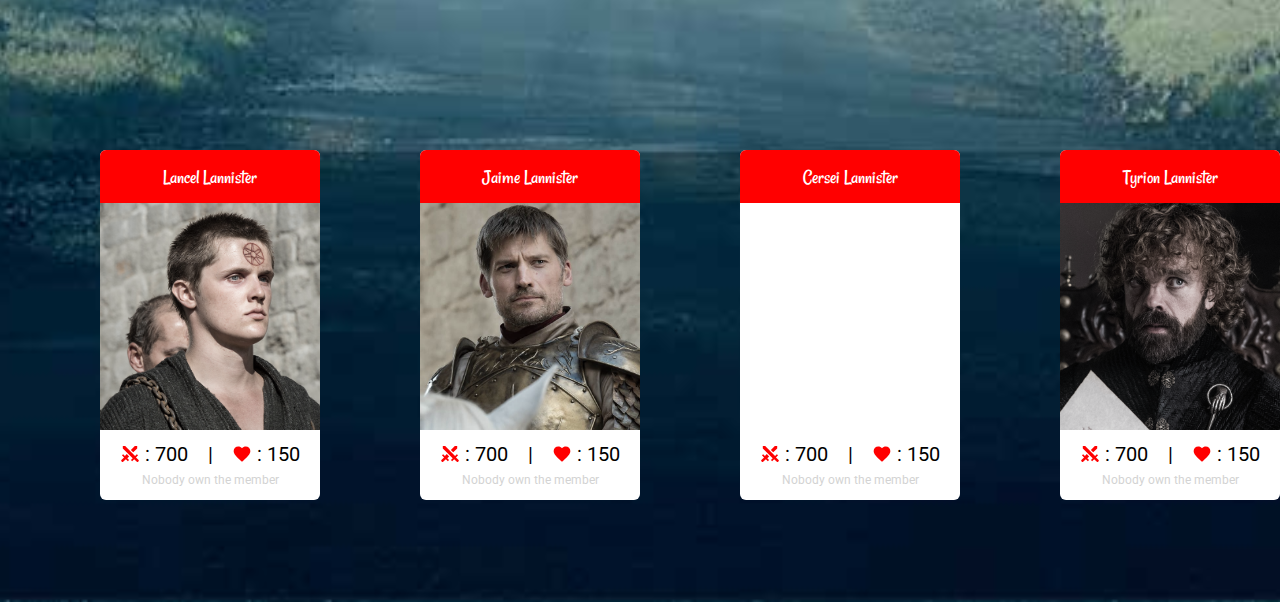
==== commit b6b56e8e: "member player container solved" ====
--- a/board/board.html
+++ b/board/board.html
@@ -6,6 +6,7 @@
     <title>Games of Thrones Legacy</title>
     <link rel="stylesheet" href="./board.css">
     <script type="module" src="./main.js"></script>
+    
 
     <!-- FONTS -->
     <link href="https://fonts.googleapis.com/css?family=Roboto&display=swap" rel="stylesheet">
@@ -14,7 +15,7 @@
 </head>
 
 <body class="main-image">
-    <section >
+    <section class="main__board" >
 
              <!-- SECTION HAUT -->
 
@@ -432,15 +433,21 @@
 
     <div class='middle-both'>
         <div class= "middle-center-left">
+            <!-- //////////////////////////////////////////////////////////////// -->
+
+
+
+
+            <!-- //////////////////////////////////////////////////////////////// -->
 
             <div id="player0-container" class="container-player">
-                <p><span class ="play0 colorPick0"><strong>No player</strong></span> </p>
+                <p id='noPlayer0' ><span class ="play0 colorPick0"><strong>No player</strong></span> </p>
                 <div class="GameOver attributeCard">
                     <div class="cost">
                         <svg class="iconSize" xmlns="http://www.w3.org/2000/svg" xmlns:xlink="http://www.w3.org/1999/xlink" version="1.1" width="24" height="24" viewBox="0 0 24 24">
                             <path class ="colorPick0" d="M12,21.35L10.55,20.03C5.4,15.36 2,12.27 2,8.5C2,5.41 4.42,3 7.5,3C9.24,3 10.91,3.81 12,5.08C13.09,3.81 14.76,3 16.5,3C19.58,3 22,5.41 22,8.5C22,12.27 18.6,15.36 13.45,20.03L12,21.35Z"/>
                         </svg>
-                        <p>: <span class="life-player">0</span> </p>
+                        <p>: <span id="noLifePlayer0" class="life-player">1000</span> </p>
                     </div>
                     <p>|</p>
                     <div class="number">
@@ -460,7 +467,7 @@
                         <svg class="iconSize" xmlns="http://www.w3.org/2000/svg" xmlns:xlink="http://www.w3.org/1999/xlink" version="1.1" width="24" height="24" viewBox="0 0 24 24">
                             <path class ="colorPick1" d="M12,21.35L10.55,20.03C5.4,15.36 2,12.27 2,8.5C2,5.41 4.42,3 7.5,3C9.24,3 10.91,3.81 12,5.08C13.09,3.81 14.76,3 16.5,3C19.58,3 22,5.41 22,8.5C22,12.27 18.6,15.36 13.45,20.03L12,21.35Z"/>
                         </svg>
-                        <p>: <span class="life-player">0</span>  </p>
+                        <p>: <span id="noLifePlayer1" class="life-player">1500</span>  </p>
                     </div>
                     <p>|</p>
                     <div class="number">
@@ -479,7 +486,7 @@
                         <svg class="iconSize" xmlns="http://www.w3.org/2000/svg" xmlns:xlink="http://www.w3.org/1999/xlink" version="1.1" width="24" height="24" viewBox="0 0 24 24">
                             <path class ="colorPick2" d="M12,21.35L10.55,20.03C5.4,15.36 2,12.27 2,8.5C2,5.41 4.42,3 7.5,3C9.24,3 10.91,3.81 12,5.08C13.09,3.81 14.76,3 16.5,3C19.58,3 22,5.41 22,8.5C22,12.27 18.6,15.36 13.45,20.03L12,21.35Z"/>
                         </svg>
-                        <p>: <span class="life-player">0</span>  </p>
+                        <p>: <span id="noLifePlayer2" class="life-player">0</span>  </p>
                     </div>
                     <p>|</p>
                     <div class="number">
@@ -492,13 +499,13 @@
             </div>
 
             <div id="player3-container" class="container-player">
-                <p><span class ="play3 colorPick3"><strong>No player</strong></span> </p>
+                <p id='noPlayer3'><span  class ="play3 colorPick3"><strong>No player</strong></span> </p>
                 <div class="GameOver attributeCard">
                     <div class="cost">
                         <svg class="iconSize" xmlns="http://www.w3.org/2000/svg" xmlns:xlink="http://www.w3.org/1999/xlink" version="1.1" width="24" height="24" viewBox="0 0 24 24">
                             <path class ="colorPick3" d="M12,21.35L10.55,20.03C5.4,15.36 2,12.27 2,8.5C2,5.41 4.42,3 7.5,3C9.24,3 10.91,3.81 12,5.08C13.09,3.81 14.76,3 16.5,3C19.58,3 22,5.41 22,8.5C22,12.27 18.6,15.36 13.45,20.03L12,21.35Z"/>
                         </svg>
-                        <p>: <span class="life-player">0</span>  </p>
+                        <p>: <span id="noLifePlayer3" class="life-player">0</span>  </p>
                     </div>
                     <p>|</p>
                     <div class="number">
@@ -899,6 +906,14 @@
 
       
 </body>
-
-
-</html>+<figure class='audioTheme'>
+    <audio
+    controls
+    autoplay
+    loop
+        src="../musique/theme2.mp3">
+    </audio>
+</figure>
+
+</html>
+
--- a/board/board.css
+++ b/board/board.css
@@ -9,7 +9,8 @@
 	background-image: url("../images/bordImage.jpg");
 	background-size: cover;
 	width: 100%;
-	/*height: 100vh;*/
+	height: 100%;
+	padding: 0 50px 50px 50px;
 	background-position: center;
 	display: flex;
 	flex-direction: column;
@@ -67,6 +68,7 @@
 
 .hide {
 	visibility: hidden;
+	/* display: none; */
 }
 
 /*CARD GENERAL*/
@@ -474,3 +476,10 @@
 	color: white;
 	font-size: 26px;
 }
+
+.audioTheme {
+display: none;	
+}
+
+/* .main__board {
+} */